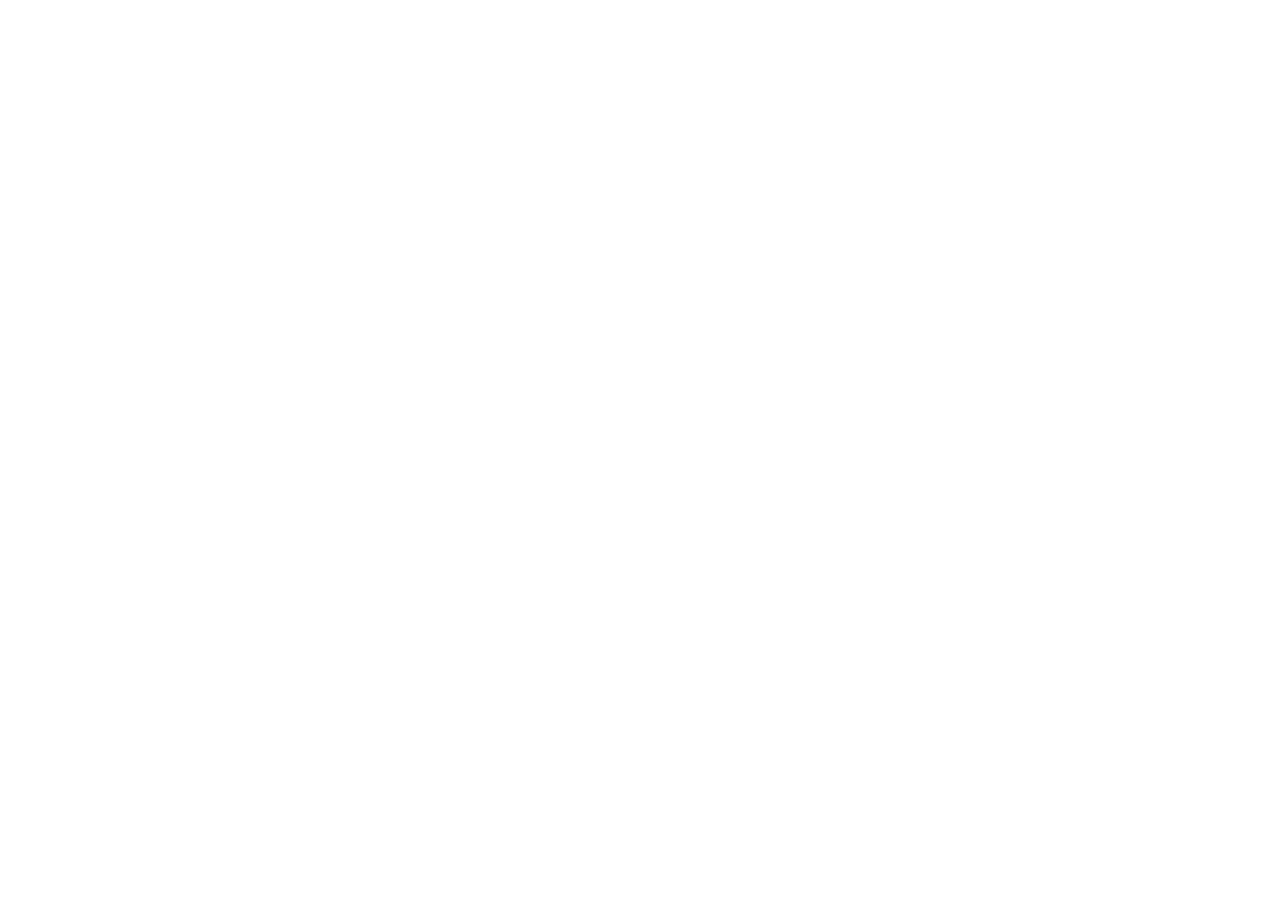
==== index.html @ 12184709 "Initial commit" ====
<!DOCTYPE html>
<html lang="en">
<head>
  <meta charset="UTF-8">
  <meta http-equiv="X-UA-Compatible" content="IE=edge">
  <meta name="viewport" content="width=device-width, initial-scale=1.0">
  <title>Template Project</title>
  <!-- <link rel="stylesheet" href="./css/normalize.css"> -->
  <!-- <link rel="stylesheet" href="./css/main.css"> -->
  <link rel="stylesheet" href="./css/main.min.css">
</head>
<body>



  <!-- SITE HEADER START -->

  <header class="site-header">

  </header>

  <!-- SITE HEADER END -->


  <!-- SITE MAIN START -->
  <main class="site-main">

    <section class="hero">
      
    </section>

  </main>

  <!-- SITE MAIN END -->

  <!-- SITE FOOTER START -->
  <footer class="site-footer">

  </footer>
  <!-- SITE FOOTER END -->

</body>
</html>
---- css/main.css ----
/* VARIABLES */

:root{
  /* --main-text-color : #fff; */
  /* --main-bg-color : #fff; */
  /* --main-font-size : 16px; */
  /* --main-font-weight : 400; */
  /* --main-line-height : 1.5; */
}

/* GENERAL */

html{
  height: 100%;
  box-sizing: border-box;
}

img{
  display: block;
  height: auto;
}

body{
  display: flex;
  flex-direction: column;
  height: 100%;
  margin: 0;
  padding: 0;
  /* font-family: "Roboto", "Arial", sans-serif; */
  /* font-size: 16px; */
  /* font-weight: 400; */
  /* line-height: var(--main-line-height); */
}


.visually-hidden {
  position: absolute;
  width: 1px;
  height: 1px;
  margin: -1px;
  padding: 0;
  border: 0;
  white-space: nowrap;
  clip-path: inset(100%);
  clip: rect(0 0 0 0);
  overflow: hidden;
}

/* CONTAINER */

.container{
  /* max-width: your-size-here; */
  margin-right: auto;
  margin-left: auto;
  padding-right: 20px;
  padding-left: 20px;
}

/* STICKY-FOOTER */
.site-main{
  flex-grow: 1;
}
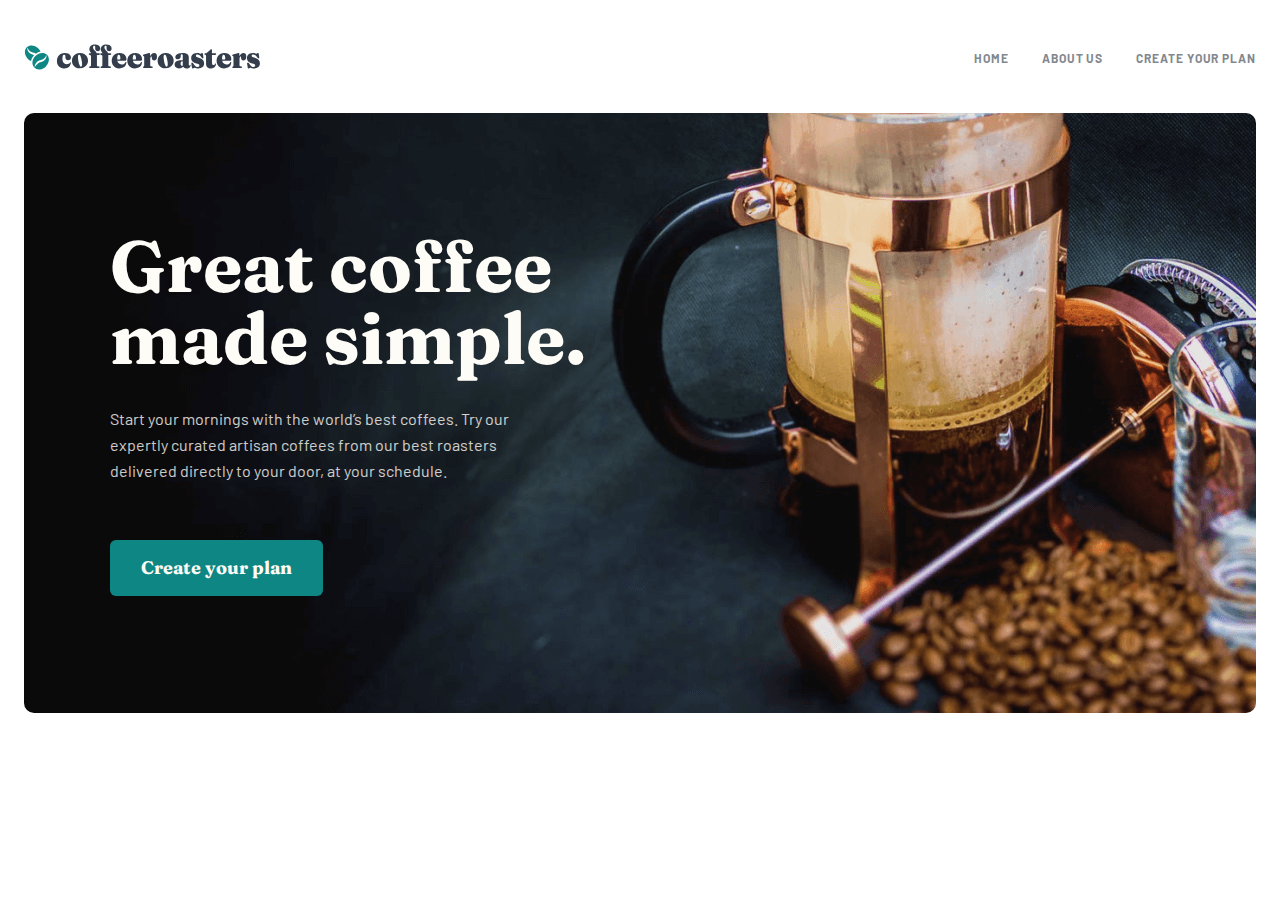
==== commit 5551e625: "Add site header" ====
--- a/index.html
+++ b/index.html
@@ -1,14 +1,16 @@
 <!DOCTYPE html>
 <html lang="en">
+
 <head>
   <meta charset="UTF-8">
   <meta http-equiv="X-UA-Compatible" content="IE=edge">
   <meta name="viewport" content="width=device-width, initial-scale=1.0">
   <title>Template Project</title>
-  <!-- <link rel="stylesheet" href="./css/normalize.css"> -->
-  <!-- <link rel="stylesheet" href="./css/main.css"> -->
-  <link rel="stylesheet" href="./css/main.min.css">
+  <link rel="stylesheet" href="./css/normalize.css">
+  <link rel="stylesheet" href="./css/main.css">
+  <!-- <link rel="stylesheet" href="./css/main.min.css"> -->
 </head>
+
 <body>
 
 
@@ -16,7 +18,31 @@
   <!-- SITE HEADER START -->
 
   <header class="site-header">
+    <div class="container">
+      <div class="site-header__inner">
+        <a class="logo" href="./index.html">
+          <img class="logo__img" src="./images/site-logo.svg" width="163" height="18" alt="coffeeroster site's logo">
+        </a>
 
+        <button class="site-header__menu-btn"></button>
+
+        <nav class="sitenav">
+          <ul class="sitenav__list">
+            <li class="sitenav__item">
+              <a class="sitenav__link" href="#">HOME</a>
+            </li>
+
+            <li class="sitenav__item">
+              <a class="sitenav__link" href="#">ABOUT US</a>
+            </li>
+
+            <li class="sitenav__item">
+              <a class="sitenav__link" href="#">Create your plan</a>
+            </li>
+          </ul>
+        </nav>
+      </div>
+    </div>
   </header>
 
   <!-- SITE HEADER END -->
@@ -26,7 +52,28 @@
   <main class="site-main">
 
     <section class="hero">
-      
+      <div class="container">
+        <div class="hero__inner">
+          <div class="hero__info">
+            <div class="hero__title-box">
+              <h1 class="hero__title">
+                Great coffee made simple.
+              </h1>
+            </div>
+            
+
+            <div class="hero__text-box">
+              <p class="hero__text">
+                Start your mornings with the world’s best coffees. Try our expertly curated artisan coffees from our best roasters delivered directly to your door, at your schedule.
+              </p>
+            </div>
+
+            <div class="hero__link-box">
+              <a class="hero__link" href="#">Create your plan</a>
+            </div>
+          </div>
+        </div>
+      </div>
     </section>
 
   </main>
@@ -40,4 +87,5 @@
   <!-- SITE FOOTER END -->
 
 </body>
+
 </html>--- a/css/main.css
+++ b/css/main.css
@@ -1,35 +1,73 @@
 /* VARIABLES */
 
-:root{
-  /* --main-text-color : #fff; */
-  /* --main-bg-color : #fff; */
-  /* --main-font-size : 16px; */
-  /* --main-font-weight : 400; */
-  /* --main-line-height : 1.5; */
-}
+:root {
+  --main-text-color: #333D4B;
+  --second-text-color: #FEFCF7;
+  --second-font-family: "Fraunces 9pt", serif;
+  --main-bg-color: #0E8784;
+  --font-weight-bold: 700;
+}
+
+@font-face {
+  font-family: "Barlow";
+  font-style: normal;
+  font-weight: 400;
+  src: local(""),
+    url("../fonts/barlow-v12-latin-regular.woff2") format("woff2"),
+    url("../fonts/barlow-v12-latin-regular.woff") format("woff");
+}
+
+@font-face {
+  font-family: "Barlow";
+  font-style: normal;
+  font-weight: 700;
+  src: local(""),
+    url("../fonts/barlow-v12-latin-700.woff2") format("woff2"),
+    url("../fonts/barlow-v12-latin-700.woff") format("woff");
+}
+
+@font-face {
+  font-family: "Fraunces 9pt";
+  font-style: normal;
+  font-weight: 900;
+  src: local(""),
+    url("../fonts/Fraunces9pt-Bold.woff2") format("woff2"),
+    url("../fonts/Fraunces9pt-Bold.woff") format("woff");
+}
+
+
+
 
 /* GENERAL */
 
-html{
+html {
   height: 100%;
+}
+
+*,
+*::before,
+*::after {
+  box-sizing: inherit;
+}
+
+* {
   box-sizing: border-box;
 }
 
-img{
+img {
   display: block;
   height: auto;
 }
 
-body{
+body {
   display: flex;
   flex-direction: column;
   height: 100%;
   margin: 0;
   padding: 0;
-  /* font-family: "Roboto", "Arial", sans-serif; */
-  /* font-size: 16px; */
-  /* font-weight: 400; */
-  /* line-height: var(--main-line-height); */
+  font-family: "Barlow", "Arial", sans-serif;
+  font-size: 16px;
+  font-weight: 400;
 }
 
 
@@ -46,19 +84,245 @@
   overflow: hidden;
 }
 
+ul {
+  margin: 0;
+  padding-left: 0;
+  list-style: none;
+}
+
+a {
+  text-decoration: none;
+}
+
 /* CONTAINER */
 
-.container{
-  /* max-width: your-size-here; */
-  margin-right: auto;
-  margin-left: auto;
-  padding-right: 20px;
-  padding-left: 20px;
+.container {
+  width: 100%;
+  max-width: 1328px;
+  margin: 0 auto;
+  padding: 0 24px;
 }
 
 /* STICKY-FOOTER */
-.site-main{
+.site-main {
   flex-grow: 1;
 }
 
-
+.site-header {
+  padding-top: 32px;
+  padding-bottom: 40px;
+}
+
+.site-header__inner {
+  display: flex;
+  justify-content: space-between;
+  align-items: center;
+}
+
+.site-header__menu-btn {
+  width: 16px;
+  height: 15px;
+  background-image: url("../images/menu-hamburger.svg");
+  background-color: transparent;
+  border: none;
+}
+
+.sitenav {
+  display: none;
+}
+
+.sitenav__list {
+  display: flex;
+  align-items: center;
+}
+
+.sitenav__item:not(:last-child) {
+  margin-right: 33px;
+}
+
+.sitenav__link {
+  display: inline-block;
+  font-weight: var(--font-weight-bold);
+  font-size: 12px;
+  line-height: 15px;
+  letter-spacing: 0.923077px;
+  text-transform: uppercase;
+  color: #83888F;
+}
+
+@media only screen and (min-width: 650px) {
+
+  .site-header {
+    padding-top: 40px;
+    padding-bottom: 53px;
+  }
+
+  .logo__img {
+    width: 236px;
+    height: 26px;
+  }
+
+  .site-header__menu-btn {
+    display: none;
+  }
+
+  .sitenav {
+    display: block;
+  }
+}
+
+@media only screen and (min-width: 769px) {
+  .site-header {
+    padding-top: 44px;
+    padding-bottom: 43px;
+  }
+}
+
+/* HERO SECTION START */
+
+.hero__inner {
+  max-width: 327px;
+  padding: 100px 24px;
+  background-image: url("../images/mobile-hero-bgi.png");
+  background-repeat: no-repeat;
+  background-size: 327px 500px;
+  border-radius: 10px;
+}
+
+.hero__info {
+  max-width: 379px;
+}
+
+.hero__title-box {
+  max-width: 279px;
+}
+
+.hero__title {
+  margin: 0;
+  margin-bottom: 24px;
+  font-family: var(--second-font-family);
+  font-weight: 900;
+  font-size: 40px;
+  line-height: 40px;
+  text-align: center;
+  color: #FEFCF7;
+}
+
+.hero__text {
+  margin: 0;
+  margin-bottom: 39px;
+  font-size: 15px;
+  line-height: 25px;
+  text-align: center;
+  color: var(--second-text-color);
+  opacity: 0.8;
+}
+
+.hero__link-box {
+  display: flex;
+  justify-content: center;
+}
+
+.hero__link {
+  display: inline-block;
+  padding: 15px 31px 16px 31px;
+  font-family: var(--second-font-family);
+  font-weight: 900;
+  font-size: 18px;
+  line-height: 25px;
+  text-align: center;
+  color: var(--second-text-color);
+  background-color: var(--main-bg-color);
+  border-radius: 6px;
+  transition: all 0.5s ease;
+}
+
+.hero__link:hover {
+  background-color: #66D2CF;
+  transition: all 0.5s ease;
+}
+
+.hero__link:active {
+  background-color: #E2DEDB;
+  transition: all 0.5s ease;
+}
+
+@media only screen and (max-width: 375px){
+  .hero__inner{
+    padding-top: 50px;
+  }
+}
+
+@media only screen and (min-width: 376px) {
+  .hero__inner {
+    max-width: 689px;
+    padding: 104px 0 104px 28px;
+    background-image: url("../images/tablet-hero-bgi.png");
+    background-size: cover;
+    background-position: top right;
+    border-radius: 10px;
+  }
+
+  .hero__info {
+    width: 100%;
+    max-width: 398px;
+  }
+
+  .hero__title-box {
+    max-width: 329px;
+  }
+
+  .hero__title {
+    text-align: left;
+    font-size: 48px;
+    line-height: 48px;
+  }
+
+  .hero__text {
+    text-align: left;
+  }
+
+  .hero__link-box {
+    justify-content: flex-start;
+  }
+}
+
+@media only screen and (min-width: 500px){
+  .hero__inner{
+    padding-left: 58px;
+  }
+}
+
+@media only screen and (min-width: 769px) {
+  .hero__inner {
+    max-width: 1280px;
+    padding: 117px 0 117px 86px;
+    background-image: url("../images/desc-hero-bgi.png");
+    background-size: cover;
+    background-position: center center;
+  }
+
+  .hero__info {
+    max-width: 493px;
+  }
+
+  .hero__title-box {
+    max-width: 100%;
+  }
+
+  .hero__title {
+    margin-bottom: 32px;
+    font-size: 72px;
+    line-height: 72px;
+  }
+
+  .hero__text-box {
+    max-width: 445px;
+  }
+
+  .hero__text {
+    margin-bottom: 56px;
+    font-size: 16px;
+    line-height: 26px;
+  }
+}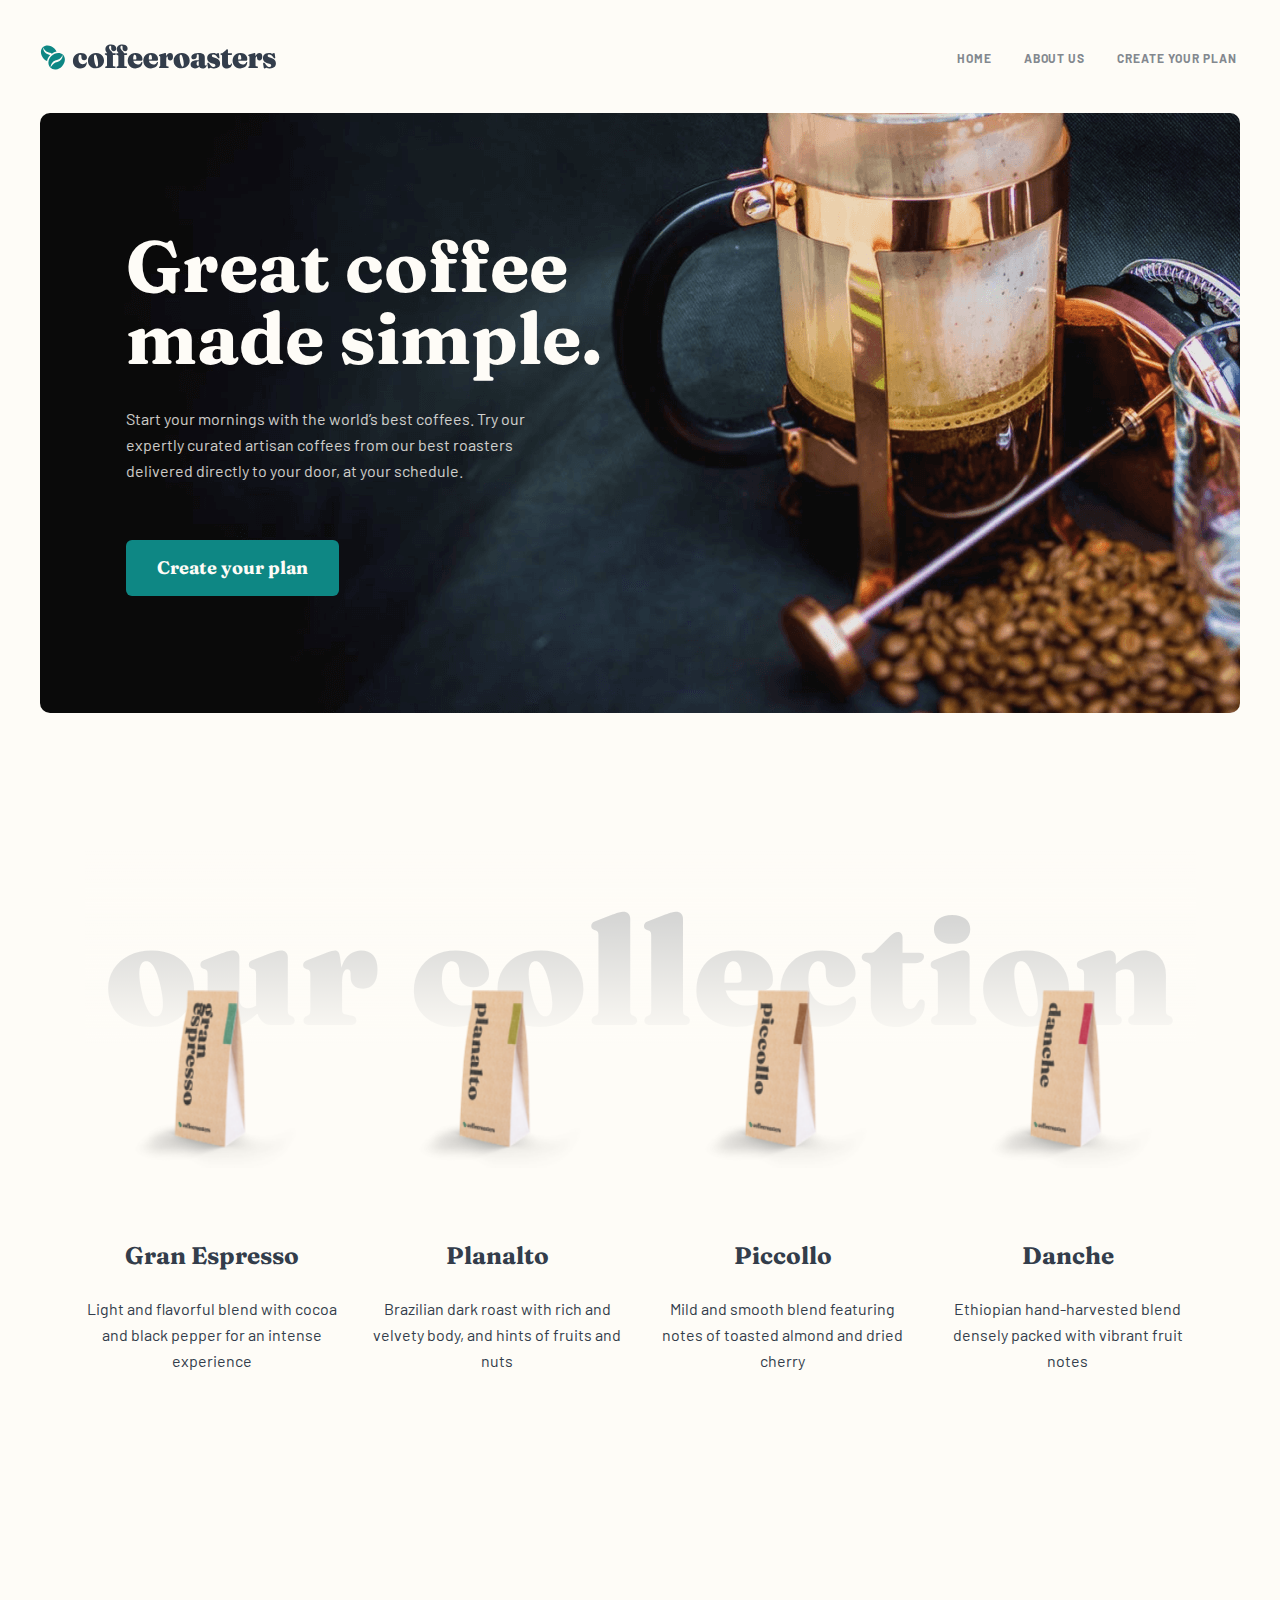
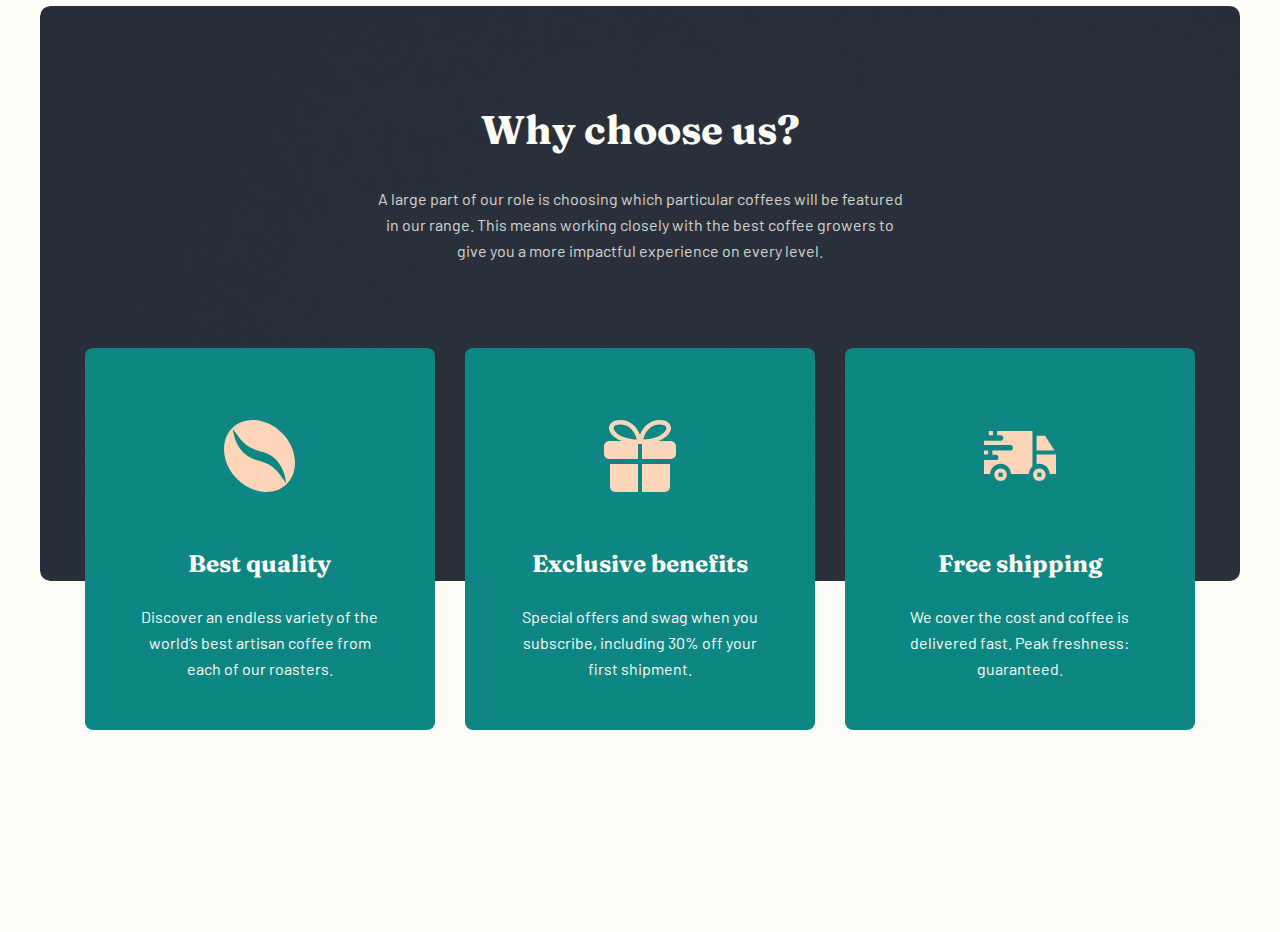
==== commit cf7086be: "Add collection section" ====
--- a/index.html
+++ b/index.html
@@ -5,18 +5,15 @@
   <meta charset="UTF-8">
   <meta http-equiv="X-UA-Compatible" content="IE=edge">
   <meta name="viewport" content="width=device-width, initial-scale=1.0">
-  <title>Template Project</title>
+  <title>CoffeeRoasters</title>
   <link rel="stylesheet" href="./css/normalize.css">
   <link rel="stylesheet" href="./css/main.css">
   <!-- <link rel="stylesheet" href="./css/main.min.css"> -->
 </head>
 
-<body>
-
-
+<body class="body">
 
   <!-- SITE HEADER START -->
-
   <header class="site-header">
     <div class="container">
       <div class="site-header__inner">
@@ -29,11 +26,11 @@
         <nav class="sitenav">
           <ul class="sitenav__list">
             <li class="sitenav__item">
-              <a class="sitenav__link" href="#">HOME</a>
+              <a class="sitenav__link" href="#">Home</a>
             </li>
 
             <li class="sitenav__item">
-              <a class="sitenav__link" href="#">ABOUT US</a>
+              <a class="sitenav__link" href="#">About Us</a>
             </li>
 
             <li class="sitenav__item">
@@ -44,7 +41,6 @@
       </div>
     </div>
   </header>
-
   <!-- SITE HEADER END -->
 
 
@@ -76,6 +72,130 @@
       </div>
     </section>
 
+    <section class="collection">
+      <h2 class="visually-hidden">Our collection</h2>
+      <div class="container">
+        <div class="collection__inner">
+          <ul class="collection__list">
+            <li class="collection__item">
+              <img class="collection__img" src="./images/mobile-espresso.png" 
+                width="200" height="151"
+                srcset="./images/mobile-espresso.png 1x, ./images/mobile-espresso@2x.png 2x"
+                alt="Gran Espresso coffee">
+
+              <div class="collection__item-info">
+                <h3 class="collection__heading">Gran Espresso</h3>
+
+                <p class="collection__text">
+                  Light and flavorful blend with cocoa and black pepper for an intense experience
+                </p>
+              </div>
+            </li>
+
+            <li class="collection__item">
+              <img class="collection__img" src="./images/mobile-planalto.png" 
+                width="200" height="151"
+                srcset="./images/mobile-planalto.png 1x, ./images/mobile-planalto@2x.png 2x"
+                alt="Planalto coffee">
+
+              <div class="collection__item-info">
+                <h3 class="collection__heading">Planalto</h3>
+
+                <p class="collection__text">
+                  Brazilian dark roast with rich and velvety body, and hints of fruits and nuts
+                </p>
+              </div>
+            </li>
+
+            <li class="collection__item">
+              <img class="collection__img" src="./images/mobile-picollo.png" 
+                width="200" height="151"
+                srcset="./images/mobile-picollo.png 1x, ./images/mobile-picollo@2x.png 2x"
+                alt="Piccollo coffee">
+
+              <div class="collection__item-info">
+                <h3 class="collection__heading">Piccollo</h3>
+
+                <p class="collection__text">
+                  Mild and smooth blend featuring notes of toasted almond and dried cherry 
+                </p>
+              </div>
+            </li>
+
+            <li class="collection__item">
+              <img class="collection__img" src="./images/mobile-danche.png" 
+                width="200" height="151"
+                srcset="./images/mobile-danche.png 1x, ./images/mobile-danche@2x.png 2x"
+                alt="Danche coffee">
+
+              <div class="collection__item-info">
+                <h3 class="collection__heading">Danche</h3>
+
+                <p class="collection__text">
+                  Ethiopian hand-harvested blend densely packed with vibrant fruit notes
+                </p>
+              </div>
+            </li>
+          </ul>
+        </div>
+
+      </div>
+    </section>
+
+    <section class="choose">
+      <div class="container">
+        <div class="choose__inner">
+          <div class="choose__info-bg-box">
+            <div class="choose__info">
+              <h2 class="choose__title">Why choose us?</h2>
+  
+              <p class="choose__text">
+                A large part of our role is choosing which particular coffees will be featured  in our range. This means working closely with the best coffee growers to give you a more impactful experience on every level.
+              </p>
+            </div>
+          </div>
+          
+          <ul class="choose__list">
+            <li class="choose__item">
+              <div class="choose__item-info">
+                <h3 class="choose__heading">Best quality</h3>
+
+                <div class="choose__desc-box">
+                  <p class="choose__desc">
+                    Discover an endless variety of the world’s best artisan coffee from each of our roasters.
+                  </p>
+                </div> 
+              </div>
+            </li>
+
+            <li class="choose__item">
+              <div class="choose__item-info">
+                <h3 class="choose__heading">Exclusive benefits</h3>
+
+                <div class="choose__desc-box">
+                  <p class="choose__desc">
+                    Special offers and swag when you subscribe, including 30% off your first shipment.
+                  </p>
+                </div>
+              </div>
+            </li>
+
+            <li class="choose__item">
+              <div class="choose__item-info">
+                <h3 class="choose__heading">Free shipping</h3>
+
+                <div class="choose__desc-box">
+                  <p class="choose__desc">
+                    We cover the cost and coffee is delivered fast. Peak freshness: guaranteed.
+                  </p>
+                </div>
+              </div>
+            </li>
+          </ul>
+        </div>
+      </div>
+    </section>
+
   </main>
 
   <!-- SITE MAIN END -->
@@ -86,6 +206,8 @@
   </footer>
   <!-- SITE FOOTER END -->
 
+  <script src="js/main.js"></script>
+
 </body>
 
 </html>--- a/css/main.css
+++ b/css/main.css
@@ -68,6 +68,12 @@
   font-family: "Barlow", "Arial", sans-serif;
   font-size: 16px;
   font-weight: 400;
+  background-color: #FEFCF7;
+  /* overflow-x: hidden; */
+}
+
+.body--active{
+  overflow-y: hidden;
 }
 
 
@@ -109,8 +115,19 @@
 }
 
 .site-header {
+  position: relative;
   padding-top: 32px;
   padding-bottom: 40px;
+}
+
+.site-header--open .sitenav {
+  display: block;
+}
+
+.site-header--open .site-header__menu-btn {
+  width: 14px;
+  height: 13px;
+  background-image: url("../images/plus.svg");
 }
 
 .site-header__inner {
@@ -125,32 +142,45 @@
   background-image: url("../images/menu-hamburger.svg");
   background-color: transparent;
   border: none;
+  cursor: pointer;
 }
 
 .sitenav {
+  position: absolute;
+  z-index: 3;
+  top: 99%;
+  left: 0;
+  bottom: 0;
   display: none;
+  width: 100%;
+  height: calc(100vh - 90px);
+  padding-top: 40px;
+  background: linear-gradient(360deg, rgba(254, 252, 247, 0.504981) 0%, #FEFCF7 55.94%);
 }
 
 .sitenav__list {
   display: flex;
-  align-items: center;
+  flex-direction: column;
 }
 
 .sitenav__item:not(:last-child) {
-  margin-right: 33px;
+  margin-bottom: 32px;
+}
+
+.sitenav__item {
+  display: flex;
+  justify-content: center;
 }
 
 .sitenav__link {
-  display: inline-block;
-  font-weight: var(--font-weight-bold);
-  font-size: 12px;
-  line-height: 15px;
-  letter-spacing: 0.923077px;
-  text-transform: uppercase;
-  color: #83888F;
-}
-
-@media only screen and (min-width: 650px) {
+  font-family: var(--second-font-family);
+  font-weight: 900;
+  font-size: 24px;
+  line-height: 32px;
+  color: var(--main-text-color);
+}
+
+@media only screen and (min-width: 600px) {
 
   .site-header {
     padding-top: 40px;
@@ -161,17 +191,62 @@
     width: 236px;
     height: 26px;
   }
+}
+
+@media only screen and (min-width: 650px) {
+
+  .site-header {
+    padding-top: 40px;
+    padding-bottom: 53px;
+  }
+
+  .site-header__inner {
+    display: flex;
+    align-items: flex-start;
+    justify-content: space-between;
+  }
+
+  .sitenav {
+    position: static;
+    display: block;
+    max-width: 283px;
+    height: 0;
+    padding: 0;
+    padding-top: 7px;
+    background: none;
+  }
+
+  .sitenav__list {
+    align-items: center;
+    flex-direction: row;
+  }
+
+  .sitenav__item:not(:last-child) {
+    margin: 0;
+    margin-right: 32px;
+  }
+
+  .sitenav__link {
+    font-family: "Barlow", "Arial", sans-serif;
+    font-weight: 700;
+    font-size: 12px;
+    line-height: 15px;
+    letter-spacing: 0.923077px;
+    text-transform: uppercase;
+    color: #83888F;
+  }
 
   .site-header__menu-btn {
     display: none;
   }
-
-  .sitenav {
-    display: block;
-  }
-}
-
-@media only screen and (min-width: 769px) {
+}
+
+@media only screen and (min-width: 1024px) {
+
+  .container {
+    padding: 0 24px;
+  }
+
   .site-header {
     padding-top: 44px;
     padding-bottom: 43px;
@@ -180,21 +255,27 @@
 
 /* HERO SECTION START */
 
+.hero {
+  margin-bottom: 120px;
+}
+
 .hero__inner {
-  max-width: 327px;
+  max-width: 689px;
   padding: 100px 24px;
   background-image: url("../images/mobile-hero-bgi.png");
   background-repeat: no-repeat;
-  background-size: 327px 500px;
+  background-size: cover;
   border-radius: 10px;
 }
 
 .hero__info {
   max-width: 379px;
+  margin: 0 auto;
 }
 
 .hero__title-box {
   max-width: 279px;
+  margin: 0 auto;
 }
 
 .hero__title {
@@ -247,16 +328,33 @@
   transition: all 0.5s ease;
 }
 
-@media only screen and (max-width: 375px){
-  .hero__inner{
-    padding-top: 50px;
-  }
-}
-
-@media only screen and (min-width: 376px) {
+@media only screen and (max-width: 375px) {
   .hero__inner {
-    max-width: 689px;
-    padding: 104px 0 104px 28px;
+    padding-top: 70px;
+  }
+
+  .hero__title {
+    font-size: 33px;
+  }
+
+  .hero__text {
+    font-size: 12px;
+  }
+}
+
+@media only screen and (min-width: 600px) {
+
+  .container {
+    padding: 0 40px;
+  }
+
+  .hero {
+    margin-bottom: 144px;
+  }
+
+  .hero__inner {
+    max-width: 1280px;
+    padding: 104px 0 104px 58px;
     background-image: url("../images/tablet-hero-bgi.png");
     background-size: cover;
     background-position: top right;
@@ -266,10 +364,12 @@
   .hero__info {
     width: 100%;
     max-width: 398px;
+    margin: 0;
   }
 
   .hero__title-box {
     max-width: 329px;
+    margin: 0;
   }
 
   .hero__title {
@@ -287,13 +387,12 @@
   }
 }
 
-@media only screen and (min-width: 500px){
-  .hero__inner{
-    padding-left: 58px;
-  }
-}
-
-@media only screen and (min-width: 769px) {
+@media only screen and (min-width: 1024px) {
+
+  .hero {
+    margin-bottom: 136px;
+  }
+
   .hero__inner {
     max-width: 1280px;
     padding: 117px 0 117px 86px;
@@ -325,4 +424,737 @@
     font-size: 16px;
     line-height: 26px;
   }
+}
+
+/* COLLECTION SECTION START */
+
+.collection {
+  margin-bottom: 120px;
+}
+
+.collection__inner {
+  padding-top: 85px;
+  background-image: url("../images/our-collection.svg");
+  background-repeat: no-repeat;
+  background-size: 375px 72px;
+  background-position: calc(50%) top;
+}
+
+.collection__list {
+  display: flex;
+  flex-direction: column;
+}
+
+.collection__item:not(:last-child) {
+  margin-bottom: 48px;
+}
+
+.collection__img {
+  margin: 0 auto 24px auto;
+}
+
+.collection__item-info {
+  max-width: 282px;
+  margin: 0 auto;
+  text-align: center;
+}
+
+.collection__heading {
+  margin: 0;
+  margin-bottom: 16px;
+  font-family: var(--second-font-family);
+  font-weight: 900;
+  font-size: 24px;
+  line-height: 32px;
+  color: var(--main-text-color);
+}
+
+.collection__text {
+  margin: 0;
+  font-size: 15px;
+  line-height: 25px;
+  color: var(--main-text-color);
+}
+
+/* TABLET STYLES START */
+
+@media only screen and (min-width: 600px) {
+  .collection {
+    margin-bottom: 144px;
+  }
+
+  .collection__inner {
+    padding-top: 62px;
+    background-image: url("../images/desctop-collection.svg");
+    background-size: contain;
+  }
+
+  .collection__item {
+    display: flex;
+    justify-content: space-between;
+    align-items: center;
+    max-width: 573px;
+    margin: 0 auto;
+  }
+
+  .collection__item:not(:last-child) {
+    margin-bottom: 32px;
+  }
+
+  .collection__img {
+    max-width: 255px;
+    height: 193px;
+    margin: 0;
+  }
+
+  .collection__item-info {
+    width: 282px;
+    margin: 0;
+    text-align: left;
+  }
+
+  .collection__heading {
+    margin-bottom: 24px;
+  }
+}
+
+/* DESCTOP STYLES START */
+
+@media only screen and (min-width: 1024px) {
+  .collection {
+    margin-bottom: 200px;
+  }
+
+  .collection__inner {
+    max-width: 1111px;
+    margin: 0 auto;
+    padding-top: 126px;
+    background-image: url("../images/desctop-collection.svg");
+
+  }
+
+  .collection__list {
+    display: flex;
+    justify-content: space-between;
+    flex-direction: row;
+    max-width: 1111px;
+    margin: 0 auto;
+  }
+
+  .collection__item {
+    display: flex;
+    justify-content: start;
+    flex-direction: column;
+    max-width: 255px;
+    margin: 0;
+  }
+
+  .collection__img {
+    margin: 0;
+    margin-bottom: 72px;
+  }
+
+  .collection__item-info {
+    max-width: 100%;
+    margin: 0;
+    text-align: center;
+  }
+
+  .collection__heading {
+    margin-bottom: 24px;
+  }
+
+  .collection__text {
+    font-size: 16px;
+    line-height: 26px;
+  }
+}
+
+
+/* CHOOSE SECTION START */
+
+.choose {
+  padding-bottom: 717px;
+}
+
+.choose__inner {
+  padding-bottom: 632px;
+  background-image: url("../images/tablet-choose-bgi.svg");
+  background-repeat: no-repeat;
+  background-size: cover;
+  border-radius: 10px;
+}
+
+.choose__info-bg-box {
+  padding-top: 64px;
+  padding-bottom: 28px;
+  background-color: #2C343E;
+  border-radius: 10px 10px 0 0;
+}
+
+.choose__info {
+  max-width: 279px;
+  margin: 0 auto;
+  text-align: center;
+}
+
+.choose__title {
+  margin: 0;
+  margin-bottom: 24px;
+  font-family: var(--second-font-family);
+  font-style: normal;
+  font-weight: 900;
+  font-size: 28px;
+  line-height: 28px;
+  color: var(--second-text-color);
+}
+
+.choose__text {
+  margin: 0;
+  font-size: 15px;
+  line-height: 25px;
+  color: var(--second-text-color);
+  opacity: 0.8;
+}
+
+.choose__list {
+  position: relative;
+}
+
+.choose__item {
+  position: absolute;
+  z-index: 3;
+  top: 36px;
+  right: 0;
+  left: 0;
+  max-width: 279px;
+  margin: 0 auto;
+  padding: 72px 33px 48px 33px;
+  background-color: #0E8784;
+  border-radius: 8px;
+}
+
+.choose__item::before {
+  display: block;
+  width: 71px;
+  height: 72px;
+  margin: 0 auto;
+  margin-bottom: 56px;
+  content: "";
+  background-image: url("../images/mobile-quality.svg");
+  background-size: cover;
+  background-repeat: no-repeat;
+}
+
+.choose__item:nth-child(2)::before {
+  width: 72px;
+  background-image: url("../images/mobile-benefit.svg");
+}
+
+.choose__item:nth-child(3)::before {
+  width: 72px;
+  height: 50px;
+  margin-bottom: 67px;
+  background-image: url("../images/mobile-free.svg");
+}
+
+.choose__item:nth-child(1) {
+  padding-bottom: 51px;
+}
+
+.choose__item:nth-child(2) {
+  top: 444px;
+  padding-right: 30px;
+  padding-left: 30px;
+}
+
+.choose__item:nth-child(3) {
+  top: 848px;
+  padding-top: 83px;
+}
+
+.choose__item-info {
+  max-width: 255px;
+  margin: 0 auto;
+}
+
+.choose__desc-box {
+  max-width: 212px;
+  margin: 0 auto;
+}
+
+.choose__heading {
+  margin: 0;
+  margin-bottom: 24px;
+  font-family: var(--second-font-family);
+  font-weight: 900;
+  font-size: 24px;
+  line-height: 32px;
+  text-align: center;
+  color: var(--second-text-color);
+}
+
+.choose__desc {
+  margin: 0;
+  font-size: 16px;
+  line-height: 26px;
+  text-align: center;
+  color: var(--second-text-color);
+}
+
+@media only screen and (max-width: 375px) {
+
+  .container {
+    padding: 0 10px;
+  }
+
+  .choose__heading {
+    font-size: 23px;
+  }
+
+  .choose__desc {
+    font-size: 14px;
+  }
+}
+
+/* TABLET STYLES START */
+
+@media only screen and (min-width: 600px) {
+
+  .choose {
+    padding-bottom: 434px;
+  }
+
+  .choose__inner {
+    padding-bottom: 368px;
+    background-image: url("../images/tablet-choose-bgi.svg");
+    background-repeat: no-repeat;
+    background-size: cover;
+    border-radius: 10px;
+  }
+
+  .choose__info-bg-box {
+    padding: 0;
+    background-color: transparent;
+    border-radius: 0;
+  }
+
+  .choose__info {
+    max-width: 460px;
+    margin: 0 auto;
+    text-align: center;
+  }
+
+  .choose__title {
+    margin-bottom: 24px;
+    font-size: 32px;
+    line-height: 48px;
+  }
+
+  .choose__list {
+    position: relative;
+  }
+
+  .choose__item {
+    position: absolute;
+    z-index: 3;
+    top: 70px;
+    right: 0;
+    left: 0;
+    display: flex;
+    justify-content: space-between;
+    align-items: center;
+    max-width: 450px;
+    margin: 0 auto;
+    padding: 41px 20px 41px 20px;
+    background-color: #0E8784;
+    border-radius: 8px;
+  }
+
+  .choose__item::before {
+    display: block;
+    width: 55px;
+    height: 56px;
+    margin: 0;
+    content: "";
+    background-image: url("../images/mobile-quality.svg");
+    background-size: cover;
+    background-repeat: no-repeat;
+  }
+
+  .choose__item:nth-child(2)::before {
+    width: 56px;
+  }
+
+  .choose__item:nth-child(3)::before {
+    width: 55px;
+    height: 39px;
+    margin: 0;
+  }
+
+  .choose__item:nth-child(1) {
+    padding-bottom: 41px;
+  }
+
+  .choose__item:nth-child(2) {
+    top: 274px;
+    padding-right: 20px;
+    padding-left: 20px;
+  }
+
+  .choose__item:nth-child(3) {
+    top: 478px;
+    padding-top: 41px;
+  }
+
+  .choose__item-info {
+    max-width: 314px;
+    margin: 0;
+  }
+
+  .choose__desc-box {
+    max-width: 100%;
+    margin: 0;
+  }
+
+  .choose__heading {
+    margin-bottom: 16px;
+    text-align: left;
+  }
+
+  .choose__desc {
+    text-align: left;
+  }
+}
+
+@media only screen and (min-width: 680px) {
+
+  /* .choose {
+    padding-bottom: 434px;
+  } */
+
+  /* .choose__inner {
+    padding-bottom: 368px;
+    background-image: url("../images/tablet-choose-bgi.svg");
+    background-repeat: no-repeat;
+    background-size: cover;
+    border-radius: 10px;
+  } */
+
+  /* .choose__info-bg-box {
+    padding: 0;
+    background-color: transparent;
+    border-radius: 0;
+  } */
+
+  .choose__info {
+    max-width: 540px;
+    /* margin: 0 auto;
+    text-align: center; */
+  }
+
+  /* .choose__title {
+    margin-bottom: 24px;
+    font-size: 32px;
+    line-height: 48px;
+  } */
+
+  /* .choose__list {
+    position: relative;
+  } */
+
+  .choose__item {
+    /* position: absolute;
+    z-index: 3;
+    top: 70px;
+    right: 0;
+    left: 0;
+    display: flex;
+    justify-content: space-between;
+    align-items: center; */
+    max-width: 573px;
+    /* margin: 0 auto; */
+    padding: 41px 48px 41px 70px;
+    /* background-color: #0E8784;
+    border-radius: 8px; */
+  }
+
+  /* .choose__item::before {
+    display: block;
+    width: 55px;
+    height: 56px;
+    margin: 0;
+    content: "";
+    background-image: url("../images/mobile-quality.svg");
+    background-size: cover;
+    background-repeat: no-repeat;
+  } */
+
+  /* .choose__item:nth-child(2)::before {
+    width: 56px;
+  } */
+
+  /* .choose__item:nth-child(3)::before {
+    width: 55px;
+    height: 39px;
+    margin: 0;
+  } */
+
+  /* .choose__item:nth-child(1) {
+    padding-bottom: 41px;
+  } */
+
+  .choose__item:nth-child(2) {
+    /* top: 274px; */
+    padding-right: 48px;
+    padding-left: 70px;
+  }
+
+  /* .choose__item:nth-child(3) {
+    top: 478px;
+    padding-top: 41px;
+  } */
+
+  .choose__item-info {
+    max-width: 344px;
+    /* margin: 0; */
+  }
+
+  /* .choose__desc-box {
+    max-width: 100%;
+    margin: 0;
+  } */
+
+  /* .choose__heading {
+    margin-bottom: 16px;
+    text-align: left;
+  } */
+
+  /* .choose__desc {
+    text-align: left;
+  } */
+}
+
+/* DESCTOP STYLES START */
+
+@media only screen and (min-width: 1024px) {
+
+  .choose {
+    padding-bottom: 351px;
+  }
+
+  .choose__inner {
+    position: relative;
+    padding-top: 100px;
+    padding-bottom: 317px;
+  }
+
+  .choose__info-bg-box {
+    padding: 0;
+    background-color: transparent;
+    border-radius: 0;
+  }
+
+  .choose__title {
+    margin-bottom: 32px;
+    font-size: 40px;
+  }
+
+  .choose__text {
+    font-size: 16px;
+    line-height: 26px;
+  }
+
+  .choose__list {
+    position: absolute;
+    top: 342px;
+    right: 0;
+    left: 0;
+    display: flex;
+    justify-content: space-between;
+    max-width: 900px;
+    margin: 0 auto;
+  }
+
+  .choose__item {
+    position: static;
+    flex-direction: column;
+    max-width: 300px;
+    margin: 0;
+    padding: 62px 15px 38px 15px;
+    background-color: #0E8784;
+    border-radius: 8px;
+  }
+
+  .choose__item::before {
+    display: block;
+    width: 71px;
+    height: 72px;
+    margin: 0 auto;
+    margin-bottom: 56px;
+    content: "";
+  }
+
+  .choose__item:nth-child(2)::before {
+    width: 72px;
+  }
+
+  .choose__item:nth-child(3)::before {
+    width: 72px;
+    height: 50px;
+    margin-bottom: 67px;
+  }
+
+  .choose__item:nth-child(1) {
+    padding-bottom: 38px;
+  }
+
+  .choose__item:nth-child(2) {
+    padding-right: 15px;
+    padding-left: 15px;
+  }
+
+  .choose__item:nth-child(3) {
+    padding-top: 73px;
+  }
+
+  .choose__item-info {
+    max-width: 255px;
+    margin: 0 auto;
+  }
+
+  .choose__desc-box {
+    max-width: 100%;
+    margin: 0;
+  }
+
+  .choose__heading {
+    margin: 0;
+    margin-bottom: 24px;
+    font-family: var(--second-font-family);
+    font-weight: 900;
+    font-size: 22px;
+    line-height: 32px;
+    text-align: center;
+    color: var(--second-text-color);
+  }
+
+  .choose__desc {
+    margin: 0;
+    font-size: 15px;
+    line-height: 26px;
+    text-align: center;
+    color: var(--second-text-color);
+  }
+}
+
+@media only screen and (min-width: 1230px) {
+/* 
+  .choose {
+    padding-bottom: 351px;
+  } */
+
+  /* .choose__inner {
+    position: relative;
+    padding-top: 100px;
+    padding-bottom: 317px;
+  } */
+
+  /* .choose__info-bg-box {
+    padding: 0;
+    background-color: transparent;
+    border-radius: 0;
+  } */
+
+  /* .choose__title {
+    margin-bottom: 32px;
+    font-size: 40px;
+  } */
+
+  /* .choose__text {
+    font-size: 16px;
+    line-height: 26px;
+  } */
+
+  .choose__list {
+    /* position: absolute;
+    top: 342px;
+    right: 0;
+    left: 0; */
+    /* display: flex; */
+    /* justify-content: space-between; */
+    max-width: 1110px;
+    /* margin: 0 auto; */
+  }
+
+  .choose__item {
+    /* position: static;
+    flex-direction: column; */
+    max-width: 350px;
+    /* margin: 0; */
+    padding: 72px 48px 48px 47px;
+    /* background-color: #0E8784;
+    border-radius: 8px; */
+  }
+
+  /* .choose__item::before {
+    display: block;
+    width: 71px;
+    height: 72px;
+    margin: 0 auto;
+    margin-bottom: 56px;
+    content: "";
+  } */
+
+  /* .choose__item:nth-child(2)::before {
+    width: 72px;
+  } */
+
+  /* .choose__item:nth-child(3)::before {
+    width: 72px;
+    height: 50px;
+    margin-bottom: 67px;
+  } */
+
+  .choose__item:nth-child(1) {
+    padding-bottom: 48px;
+  }
+
+  .choose__item:nth-child(2) {
+    padding-right: 48px;
+    padding-left: 47px;
+  }
+
+  .choose__item:nth-child(3) {
+    padding-top: 83px;
+  }
+
+  /* .choose__item-info {
+    max-width: 255px;
+    margin: 0 auto;
+  } */
+
+  /* .choose__desc-box {
+    max-width: 100%;
+    margin: 0;
+  } */
+
+  .choose__heading {
+    /* margin: 0;
+    margin-bottom: 24px;
+    font-family: var(--second-font-family);
+    font-weight: 900; */
+    font-size: 24px;
+    /* line-height: 32px;
+    text-align: center;
+    color: var(--second-text-color); */
+  }
+
+  .choose__desc {
+    /* margin: 0; */
+    font-size: 16px;
+    /* line-height: 26px;
+    text-align: center;
+    color: var(--second-text-color); */
+  }
 }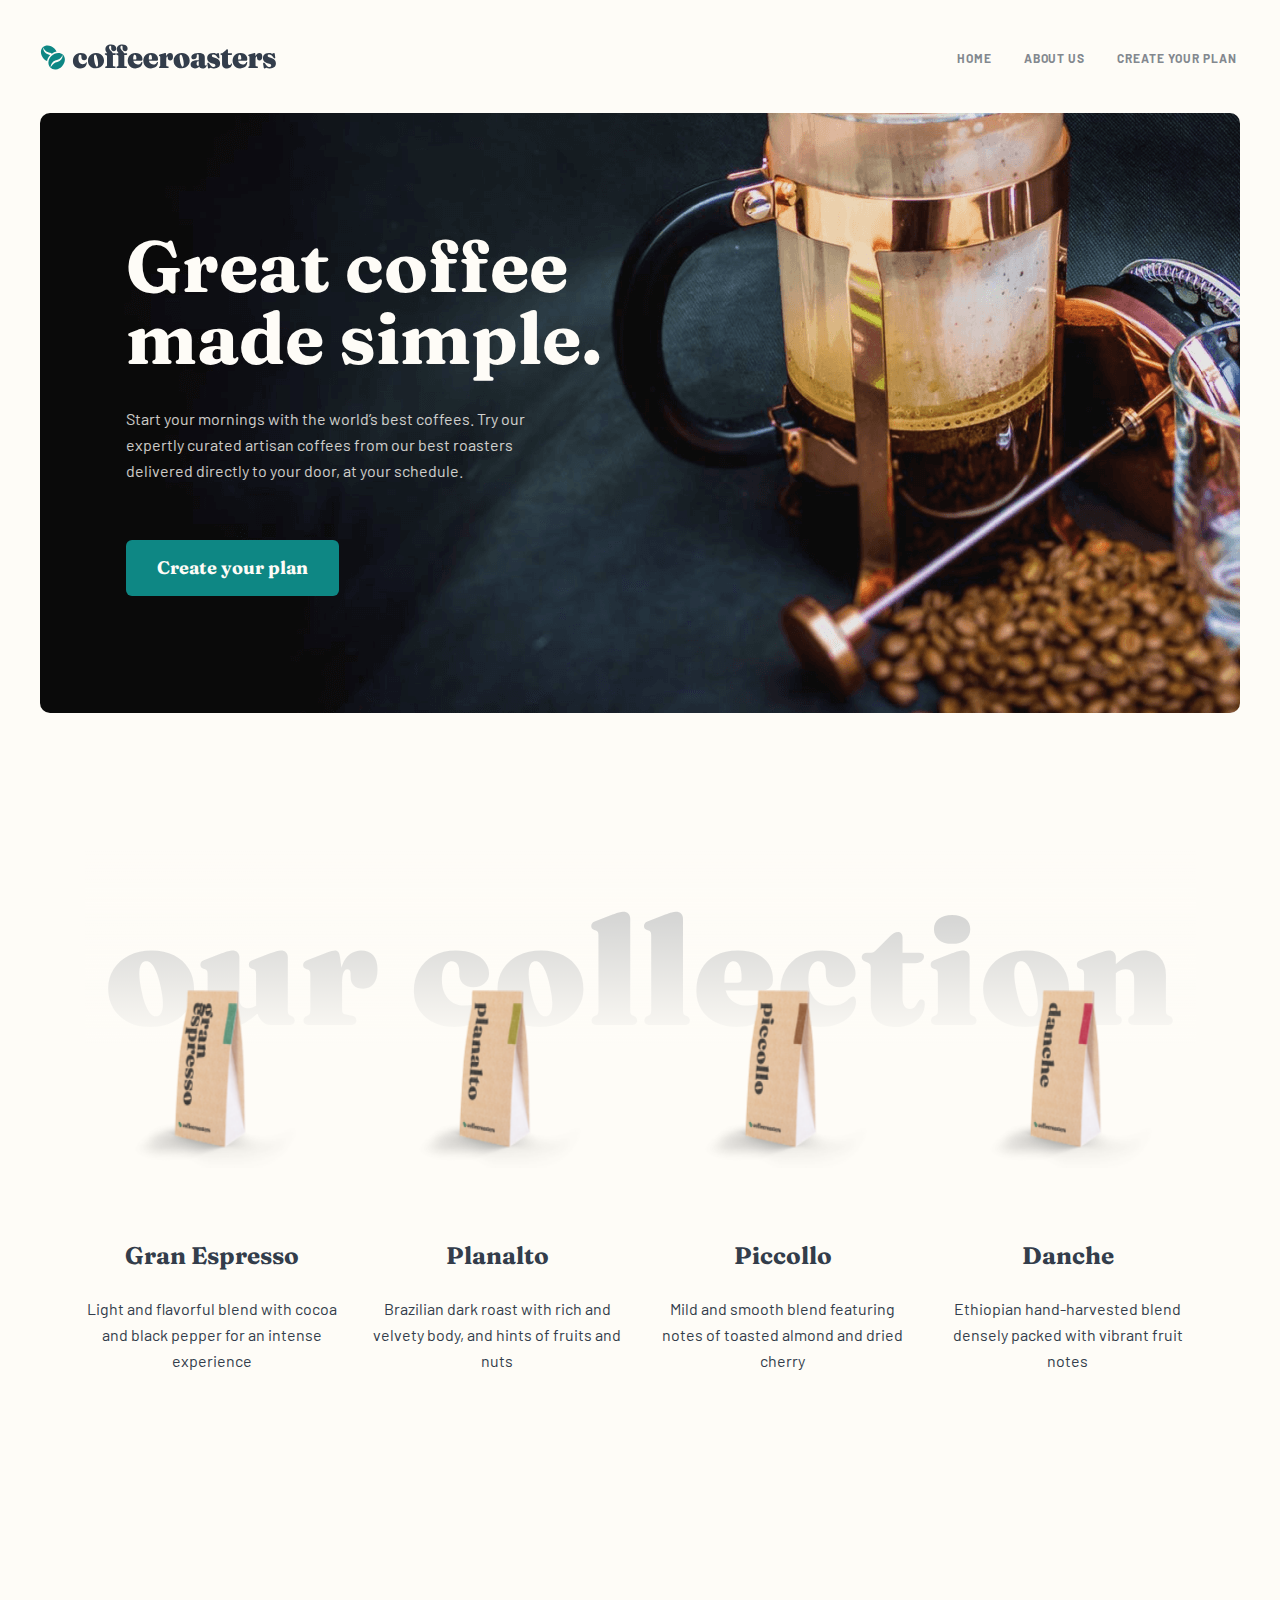
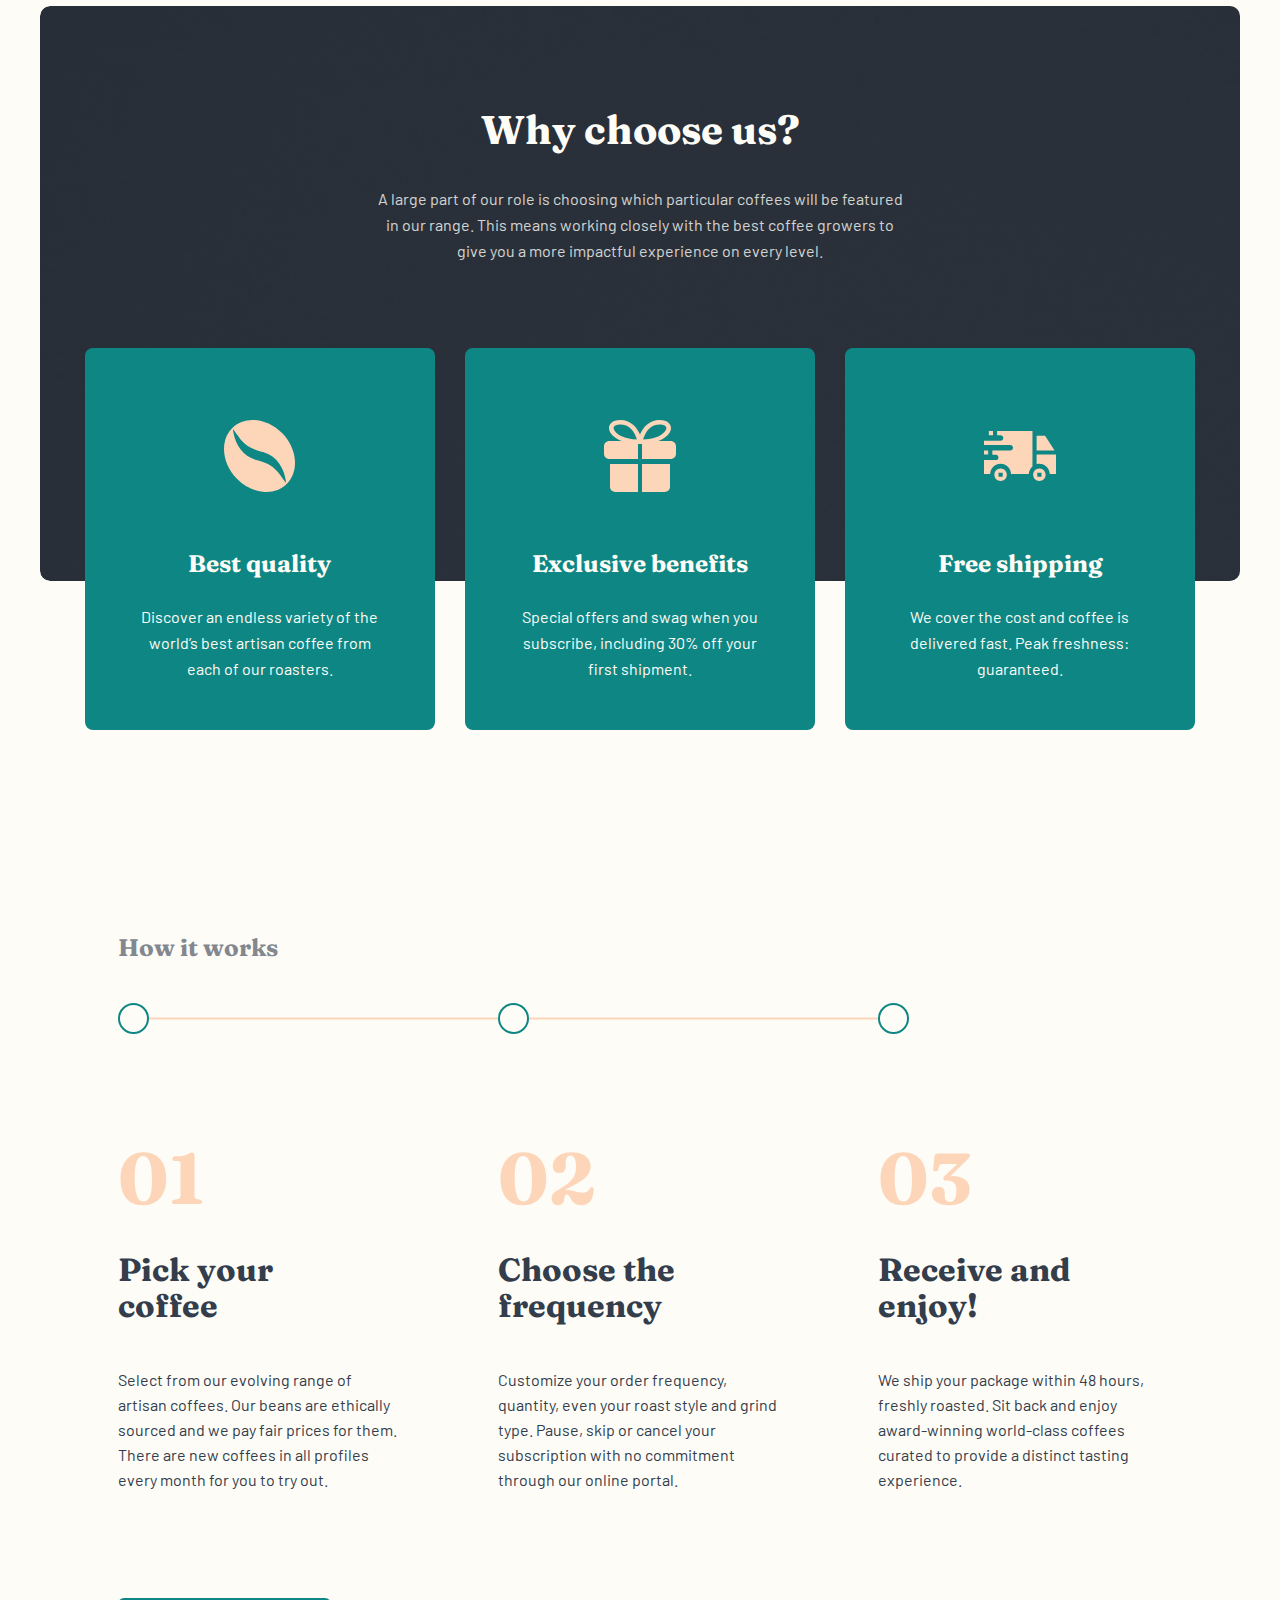
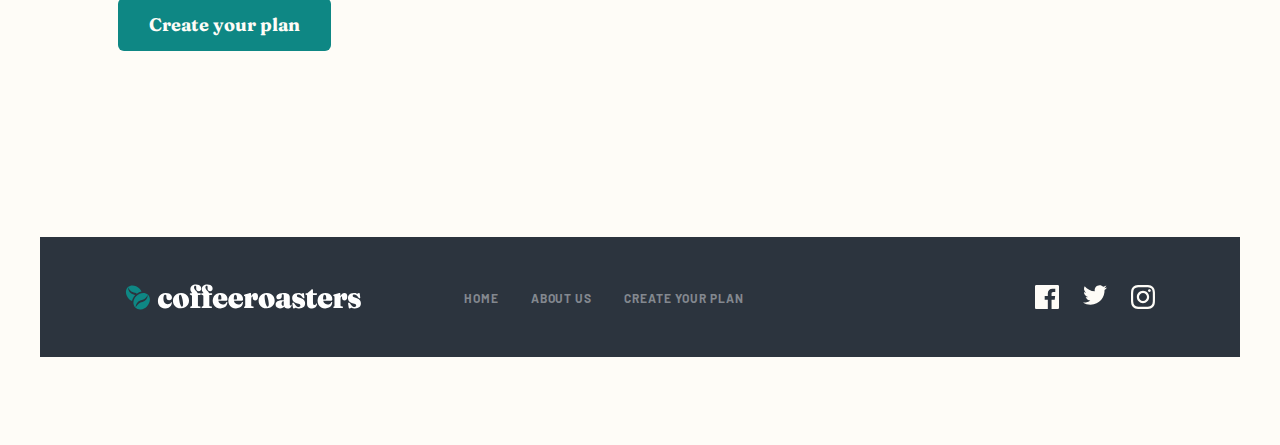
==== commit 6df39961: "Add site footer" ====
--- a/index.html
+++ b/index.html
@@ -56,11 +56,12 @@
                 Great coffee made simple.
               </h1>
             </div>
-            
+
 
             <div class="hero__text-box">
               <p class="hero__text">
-                Start your mornings with the world’s best coffees. Try our expertly curated artisan coffees from our best roasters delivered directly to your door, at your schedule.
+                Start your mornings with the world’s best coffees. Try our expertly curated artisan coffees from our
+                best roasters delivered directly to your door, at your schedule.
               </p>
             </div>
 
@@ -78,10 +79,8 @@
         <div class="collection__inner">
           <ul class="collection__list">
             <li class="collection__item">
-              <img class="collection__img" src="./images/mobile-espresso.png" 
-                width="200" height="151"
-                srcset="./images/mobile-espresso.png 1x, ./images/mobile-espresso@2x.png 2x"
-                alt="Gran Espresso coffee">
+              <img class="collection__img" src="./images/mobile-espresso.png" width="200" height="151"
+                srcset="./images/mobile-espresso.png 1x, ./images/mobile-espresso@2x.png 2x" alt="Gran Espresso coffee">
 
               <div class="collection__item-info">
                 <h3 class="collection__heading">Gran Espresso</h3>
@@ -93,10 +92,8 @@
             </li>
 
             <li class="collection__item">
-              <img class="collection__img" src="./images/mobile-planalto.png" 
-                width="200" height="151"
-                srcset="./images/mobile-planalto.png 1x, ./images/mobile-planalto@2x.png 2x"
-                alt="Planalto coffee">
+              <img class="collection__img" src="./images/mobile-planalto.png" width="200" height="151"
+                srcset="./images/mobile-planalto.png 1x, ./images/mobile-planalto@2x.png 2x" alt="Planalto coffee">
 
               <div class="collection__item-info">
                 <h3 class="collection__heading">Planalto</h3>
@@ -108,25 +105,21 @@
             </li>
 
             <li class="collection__item">
-              <img class="collection__img" src="./images/mobile-picollo.png" 
-                width="200" height="151"
-                srcset="./images/mobile-picollo.png 1x, ./images/mobile-picollo@2x.png 2x"
-                alt="Piccollo coffee">
+              <img class="collection__img" src="./images/mobile-picollo.png" width="200" height="151"
+                srcset="./images/mobile-picollo.png 1x, ./images/mobile-picollo@2x.png 2x" alt="Piccollo coffee">
 
               <div class="collection__item-info">
                 <h3 class="collection__heading">Piccollo</h3>
 
                 <p class="collection__text">
-                  Mild and smooth blend featuring notes of toasted almond and dried cherry 
+                  Mild and smooth blend featuring notes of toasted almond and dried cherry
                 </p>
               </div>
             </li>
 
             <li class="collection__item">
-              <img class="collection__img" src="./images/mobile-danche.png" 
-                width="200" height="151"
-                srcset="./images/mobile-danche.png 1x, ./images/mobile-danche@2x.png 2x"
-                alt="Danche coffee">
+              <img class="collection__img" src="./images/mobile-danche.png" width="200" height="151"
+                srcset="./images/mobile-danche.png 1x, ./images/mobile-danche@2x.png 2x" alt="Danche coffee">
 
               <div class="collection__item-info">
                 <h3 class="collection__heading">Danche</h3>
@@ -148,13 +141,14 @@
           <div class="choose__info-bg-box">
             <div class="choose__info">
               <h2 class="choose__title">Why choose us?</h2>
-  
+
               <p class="choose__text">
-                A large part of our role is choosing which particular coffees will be featured  in our range. This means working closely with the best coffee growers to give you a more impactful experience on every level.
+                A large part of our role is choosing which particular coffees will be featured in our range. This means
+                working closely with the best coffee growers to give you a more impactful experience on every level.
               </p>
             </div>
           </div>
-          
+
           <ul class="choose__list">
             <li class="choose__item">
               <div class="choose__item-info">
@@ -164,7 +158,7 @@
                   <p class="choose__desc">
                     Discover an endless variety of the world’s best artisan coffee from each of our roasters.
                   </p>
-                </div> 
+                </div>
               </div>
             </li>
 
@@ -196,13 +190,123 @@
       </div>
     </section>
 
+    <section class="works">
+      <div class="container">
+        <div class="works__inner">
+          <h2 class="works__title">
+            How it works
+          </h2>
+
+          <div class="line-box">
+            <div class="works__lines"></div>
+          </div>
+
+          <ol class="works__list">
+            <li class="works__item">
+              <div class="works__heading-wrapper">
+                <h3 class="works__heading">
+                  Pick your coffee
+                </h3>
+              </div>
+
+              <p class="works__text">
+                Select from our evolving range of artisan coffees. Our beans are ethically sourced and we pay fair
+                prices for them. There are new coffees in all profiles every month for you to try out.
+              </p>
+            </li>
+
+            <li class="works__item">
+              <div class="works__heading-wrapper">
+                <h3 class="works__heading">
+                  Choose the frequency
+                </h3>
+              </div>
+
+              <p class="works__text">
+                Customize your order frequency, quantity, even your roast style and grind type. Pause, skip or cancel
+                your subscription with no commitment through our online portal.
+              </p>
+            </li>
+
+            <li class="works__item">
+              <div class="works__heading-wrapper">
+                <h3 class="works__heading">
+                  Receive and enjoy!
+                </h3>
+              </div>
+
+              <p class="works__text">
+                We ship your package within 48 hours, freshly roasted. Sit back and enjoy award-winning
+                world-class coffees curated to provide a distinct tasting experience.
+              </p>
+            </li>
+          </ol>
+
+          <a class="works__link" href="#">Create your plan</a>
+        </div>
+      </div>
+    </section>
+
   </main>
 
   <!-- SITE MAIN END -->
 
   <!-- SITE FOOTER START -->
   <footer class="site-footer">
-
+    <div class="container">
+      <div class="site-footer__inner">
+        <a class="footer-logo" href="./index.html">
+          <img class="footer-logo__img" src="./images/footer-logo.svg" width="218" height="24"
+            alt="coffeeroster site's logo">
+        </a>
+
+        <nav class="bottom-nav">
+          <ul class="bottom-nav__list">
+            <li class="bottom-nav__item">
+              <a class="bottom-nav__link" href="#">HOME</a>
+            </li>
+
+            <li class="bottom-nav__item">
+              <a class="bottom-nav__link" href="#">ABOUT US</a>
+            </li>
+
+            <li class="bottom-nav__item">
+              <a class="bottom-nav__link" href="#">CREATE YOUR PLAN</a>
+            </li>
+          </ul>
+        </nav>
+
+        <span class="social">
+          <a class="social__link" href="#">
+            <svg class="social__img" width="24" height="24" viewBox="0 0 24 24" fill="none"
+              xmlns="http://www.w3.org/2000/svg">
+              <path id="Path"
+                d="M22.675 0H1.325C0.593 0 0 0.593 0 1.325V22.676C0 23.407 0.593 24 1.325 24H12.82V14.706H9.692V11.084H12.82V8.413C12.82 5.313 14.713 3.625 17.479 3.625C18.804 3.625 19.942 3.724 20.274 3.768V7.008L18.356 7.009C16.852 7.009 16.561 7.724 16.561 8.772V11.085H20.148L19.681 14.707H16.561V24H22.677C23.407 24 24 23.407 24 22.675V1.325C24 0.593 23.407 0 22.675 0Z"
+                fill="currentcolor" />
+            </svg>
+          </a>
+
+          <a class="social__link" href="#">
+            <svg class="social__img" width="24" height="20" viewBox="0 0 24 20" fill="none"
+              xmlns="http://www.w3.org/2000/svg">
+              <path id="Path"
+                d="M24 2.55705C23.117 2.94905 22.168 3.21305 21.172 3.33205C22.189 2.72305 22.97 1.75805 23.337 0.608047C22.386 1.17205 21.332 1.58205 20.21 1.80305C19.313 0.846047 18.032 0.248047 16.616 0.248047C13.437 0.248047 11.101 3.21405 11.819 6.29305C7.728 6.08805 4.1 4.12805 1.671 1.14905C0.381 3.36205 1.002 6.25705 3.194 7.72305C2.388 7.69705 1.628 7.47605 0.965 7.10705C0.911 9.38805 2.546 11.522 4.914 11.997C4.221 12.185 3.462 12.229 2.69 12.081C3.316 14.037 5.134 15.46 7.29 15.5C5.22 17.123 2.612 17.848 0 17.54C2.179 18.937 4.768 19.752 7.548 19.752C16.69 19.752 21.855 12.031 21.543 5.10605C22.505 4.41105 23.34 3.54405 24 2.55705Z"
+                fill="currentcolor" />
+            </svg>
+          </a>
+
+          <a class="social__link" href="#">
+            <svg class="social__img" width="24" height="24" viewBox="0 0 24 24" fill="none"
+              xmlns="http://www.w3.org/2000/svg">
+              <path id="Shape" fill-rule="evenodd" clip-rule="evenodd"
+                d="M12 0C8.741 0 8.333 0.014 7.053 0.072C2.695 0.272 0.273 2.69 0.073 7.052C0.014 8.333 0 8.741 0 12C0 15.259 0.014 15.668 0.072 16.948C0.272 21.306 2.69 23.728 7.052 23.928C8.333 23.986 8.741 24 12 24C15.259 24 15.668 23.986 16.948 23.928C21.302 23.728 23.73 21.31 23.927 16.948C23.986 15.668 24 15.259 24 12C24 8.741 23.986 8.333 23.928 7.053C23.732 2.699 21.311 0.273 16.949 0.073C15.668 0.014 15.259 0 12 0ZM12 2.163C15.204 2.163 15.584 2.175 16.85 2.233C20.102 2.381 21.621 3.924 21.769 7.152C21.827 8.417 21.838 8.797 21.838 12.001C21.838 15.206 21.826 15.585 21.769 16.85C21.62 20.075 20.105 21.621 16.85 21.769C15.584 21.827 15.206 21.839 12 21.839C8.796 21.839 8.416 21.827 7.151 21.769C3.891 21.62 2.38 20.07 2.232 16.849C2.174 15.584 2.162 15.205 2.162 12C2.162 8.796 2.175 8.417 2.232 7.151C2.381 3.924 3.896 2.38 7.151 2.232C8.417 2.175 8.796 2.163 12 2.163ZM5.838 12C5.838 8.597 8.597 5.838 12 5.838C15.403 5.838 18.162 8.597 18.162 12C18.162 15.404 15.403 18.163 12 18.163C8.597 18.163 5.838 15.403 5.838 12ZM12 16C9.791 16 8 14.21 8 12C8 9.791 9.791 8 12 8C14.209 8 16 9.791 16 12C16 14.21 14.209 16 12 16ZM16.965 5.595C16.965 4.8 17.61 4.155 18.406 4.155C19.201 4.155 19.845 4.8 19.845 5.595C19.845 6.39 19.201 7.035 18.406 7.035C17.61 7.035 16.965 6.39 16.965 5.595Z"
+                fill="currentcolor" />
+            </svg>
+
+          </a>
+        </span>
+      </div>
+    </div>
   </footer>
   <!-- SITE FOOTER END -->
 
--- a/css/main.css
+++ b/css/main.css
@@ -54,7 +54,8 @@
   box-sizing: border-box;
 }
 
-img {
+img,
+svg {
   display: block;
   height: auto;
 }
@@ -72,7 +73,7 @@
   /* overflow-x: hidden; */
 }
 
-.body--active{
+.body--active {
   overflow-y: hidden;
 }
 
@@ -90,7 +91,8 @@
   overflow: hidden;
 }
 
-ul {
+ul,
+ol {
   margin: 0;
   padding-left: 0;
   list-style: none;
@@ -178,6 +180,10 @@
   font-size: 24px;
   line-height: 32px;
   color: var(--main-text-color);
+}
+
+.sitenav__link:hover{
+  color: #333D4B;
 }
 
 @media only screen and (min-width: 600px) {
@@ -545,7 +551,7 @@
     display: flex;
     justify-content: start;
     flex-direction: column;
-    max-width: 255px;
+    max-width: 200px;
     margin: 0;
   }
 
@@ -568,6 +574,56 @@
     font-size: 16px;
     line-height: 26px;
   }
+}
+
+@media only screen and (min-width: 1230px) {
+  /* .collection {
+    margin-bottom: 200px;
+  }
+
+  .collection__inner {
+    max-width: 1111px;
+    margin: 0 auto;
+    padding-top: 126px;
+    background-image: url("../images/desctop-collection.svg");
+
+  }
+
+  .collection__list {
+    display: flex;
+    justify-content: space-between;
+    flex-direction: row;
+    max-width: 1111px;
+    margin: 0 auto;
+  } */
+
+  .collection__item {
+    /* display: flex;
+    justify-content: start;
+    flex-direction: column; */
+    max-width: 255px;
+    /* margin: 0; */
+  }
+
+  /* .collection__img {
+    margin: 0;
+    margin-bottom: 72px;
+  }
+
+  .collection__item-info {
+    max-width: 100%;
+    margin: 0;
+    text-align: center;
+  }
+
+  .collection__heading {
+    margin-bottom: 24px;
+  }
+
+  .collection__text {
+    font-size: 16px;
+    line-height: 26px;
+  } */
 }
 
 
@@ -1049,7 +1105,7 @@
 }
 
 @media only screen and (min-width: 1230px) {
-/* 
+  /* 
   .choose {
     padding-bottom: 351px;
   } */
@@ -1157,4 +1213,414 @@
     text-align: center;
     color: var(--second-text-color); */
   }
+}
+
+/* WORKS SECTION START */
+
+.works {
+  padding-bottom: 120px;
+}
+
+.works__title {
+  margin: 0;
+  margin-bottom: 80px;
+  font-family: var(--second-font-family);
+  font-weight: 900;
+  font-size: 24px;
+  line-height: 32px;
+  text-align: center;
+  color: #83888F;
+}
+
+.works__list {
+  display: flex;
+  flex-direction: column;
+  margin-bottom: 79px;
+}
+
+.works__item {
+  max-width: 327px;
+  margin: 0 auto;
+}
+
+.works__item:not(:last-child) {
+  margin-bottom: 56px;
+}
+
+.works__item::before {
+  display: block;
+  max-width: 90px;
+  height: 72px;
+  margin: 0 auto;
+  margin-bottom: 30px;
+  content: "01";
+  font-family: 'Fraunces 9pt';
+  font-weight: 900;
+  font-size: 72px;
+  line-height: 72px;
+  color: #FDD6BA;
+}
+
+.works__item:nth-child(2)::before {
+  max-width: 101px;
+  content: "02";
+}
+
+.works__item:nth-child(3)::before {
+  max-width: 98px;
+  content: "03";
+}
+
+.works__heading {
+  margin: 0;
+  margin-bottom: 24px;
+  font-family: var(--second-font-family);
+  font-weight: 900;
+  font-size: 28px;
+  line-height: 32px;
+  text-align: center;
+  color: #333D4B;
+}
+
+.works__text {
+  margin: 0;
+  font-size: 15px;
+  line-height: 25px;
+  text-align: center;
+  color: #333D4B;
+}
+
+.works__link {
+  padding: 15px 31px;
+  font-family: var(--second-font-family);
+  font-weight: 900;
+  font-size: 18px;
+  line-height: 25px;
+  color: #FEFCF7;
+  background-color: var(--main-bg-color);
+  border-radius: 6px;
+  text-align: center;
+  transition: background-color 0.5s ease;
+}
+
+.works__link:hover {
+  background-color: #66D2CF;
+  transition: background-color 0.5s ease;
+}
+
+.works__link:active {
+  background-color: #E2DEDB;
+  transition: background-color 0.5s ease;
+}
+
+.works__inner {
+  text-align: center;
+}
+
+@media only screen and (max-width: 375px) {
+  .works__item {
+    width: 300px;
+  }
+
+  .works__heading {
+    font-size: 26px;
+  }
+
+  .works__text {
+    font-size: 14px;
+  }
+}
+
+/* WORKS SECTION TABLET STYLES START */
+
+@media only screen and (min-width: 600px) {
+  .works {
+    padding-bottom: 144px;
+  }
+
+  .works__inner {
+    position: relative;
+    text-align: left;
+  }
+
+  .works__title {
+    margin-bottom: 119px;
+    text-align: left;
+  }
+
+  .works__lines {
+    position: absolute;
+    top: 10%;
+    left: 0;
+    z-index: 3;
+    width: 100%;
+    max-width: 697px;
+    height: 31px;
+    background-image: url("../images/tablet-works-lines.svg");
+    /* background-size: contain; */
+    /* background-size: contain; */
+    background-repeat: no-repeat;
+  }
+
+  .works__list {
+    max-width: 100%;
+    justify-content: space-between;
+    flex-direction: row;
+    margin-bottom: 44px;
+  }
+
+  .works__item {
+    max-width: 170px;
+    margin: 0;
+  }
+
+  .works__item::before {
+    margin: 0;
+    margin-bottom: 42px;
+  }
+
+  .works__heading {
+    margin-bottom: 39px;
+    font-size: 27px;
+    text-align: left;
+  }
+
+  .works__text {
+    font-size: 14px;
+    text-align: left;
+  }
+
+}
+
+@media only screen and (min-width: 800px) {
+
+  .works__lines {
+    position: absolute;
+    top: 10%;
+    left: 0;
+    z-index: 3;
+    width: 100%;
+    max-width: 497px;
+    height: 31px;
+    background-image: url("../images/tablet-works-lines.svg");
+    /* background-size: 385px 61px; */
+    /* background-size: contain; */
+    background-repeat: no-repeat;
+  }
+
+  .works__item {
+    max-width: 223px;
+    margin: 0;
+  }
+
+  .works__heading {
+    font-size: 28px;
+  }
+
+  .works__text {
+    font-size: 15px;
+  }
+}
+
+/* WORKS SECION DESCTOP STYLES START */
+
+@media only screen and (min-width: 1024px) {
+  .works {
+    padding-bottom: 200px;
+  }
+
+  .works__inner {
+    max-width: 1045px;
+    margin: 0 auto;
+  }
+
+  .works__title {
+    margin-bottom: 178px;
+  }
+
+  .works__lines {
+    position: absolute;
+    top: 10%;
+    left: 0;
+    z-index: 3;
+    width: 100%;
+    max-width: 791px;
+    height: 31px;
+    background-image: url("../images/choose-list-lines-desctop.svg");
+    background-size: contain;
+    background-repeat: no-repeat;
+  }
+
+  .works__list {
+    margin-bottom: 64px;
+  }
+
+  .works__item {
+    max-width: 285px;
+  }
+
+  .works__item::before {
+    margin-bottom: 38px;
+  }
+
+  .works__heading-wrapper {
+    max-width: 255px;
+  }
+
+  .works__heading {
+    margin-bottom: 43px;
+    font-size: 32px;
+    line-height: 36px;
+  }
+
+  .works__text {
+    font-size: 16px;
+  }
+}
+
+
+/* SITE FOOTER START */
+
+.site-footer {
+  padding-bottom: 72px;
+}
+
+.site-footer__inner {
+  display: flex;
+  flex-direction: column;
+  padding: 54px 0;
+  background-color: #2C343E;
+}
+
+.footer-logo {
+  margin: 0 auto;
+  margin-bottom: 48px;
+}
+
+.footer-logo__img {
+  max-width: 218px;
+  height: 24px;
+}
+
+.bottom-nav__list {
+  display: flex;
+  flex-direction: column;
+  max-width: 122px;
+  margin: 0 auto;
+  margin-bottom: 49px;
+}
+
+.bottom-nav__item {
+  text-align: center;
+}
+
+.bottom-nav__item:not(:last-child) {
+  margin-bottom: 24px;
+}
+
+.bottom-nav__link {
+  display: inline-block;
+  font-weight: 700;
+  font-size: 12px;
+  line-height: 15px;
+  letter-spacing: 0.923077px;
+  color: #83888F;
+  transition: color 0.5s ease;
+}
+
+.bottom-nav__link:hover{
+  color: var(--second-text-color);
+  transition: color 0.5s ease;
+}
+
+.social {
+  display: flex;
+  max-width: 120px;
+  margin: 0 auto;
+}
+
+.social__link {
+  color: #FEFCF7;
+  transition: color 0.5s ease;
+}
+
+.social__link:not(:last-child) {
+  margin-right: 24px;
+}
+
+.social__link:hover {
+  color: #FDD6BA;
+  transition: color 0.5s ease;
+}
+
+/* SITE FOOTER TABLET STYLES START */
+
+@media only screen and (min-width: 600px) {
+  .site-footer {
+    padding-bottom: 72px;
+  }
+
+  .site-footer__inner {
+    padding: 54px 0;
+  }
+
+  .footer-logo {
+    margin-bottom: 32px;
+  }
+
+  .footer-logo__img {
+    width: 100%;
+    max-width: 236px;
+    height: 26px;
+  }
+
+  .bottom-nav__list {
+    flex-direction: row;
+    justify-content: space-between;
+    max-width: 283px;
+    margin-bottom: 65px;
+  }
+
+  .bottom-nav__item {
+    text-align: left;
+  }
+
+  .bottom-nav__item:not(:last-child) {
+    margin: 0;
+  }
+}
+
+/* SITE FOOTER DESCTOP STYLES START */
+
+@media only screen and (min-width: 1024px) {
+  .site-footer {
+    padding-bottom: 88px;
+  }
+
+  .site-footer__inner {
+    flex-direction: row;
+    align-items: center;
+    padding: 47px 85px;
+  }
+
+  .footer-logo {
+    margin: 0;
+    margin-right: 103px;
+  }
+
+  .bottom-nav__list {
+    width: 100%;
+    max-width: 283px;
+    margin: 0;
+    margin-right: auto;
+  }
+
+  .bottom-nav__item:not(:last-child) {
+    margin-right: 32px;
+  }
+
+  .social {
+    margin: 0;
+    margin-left: auto;
+  }
 }